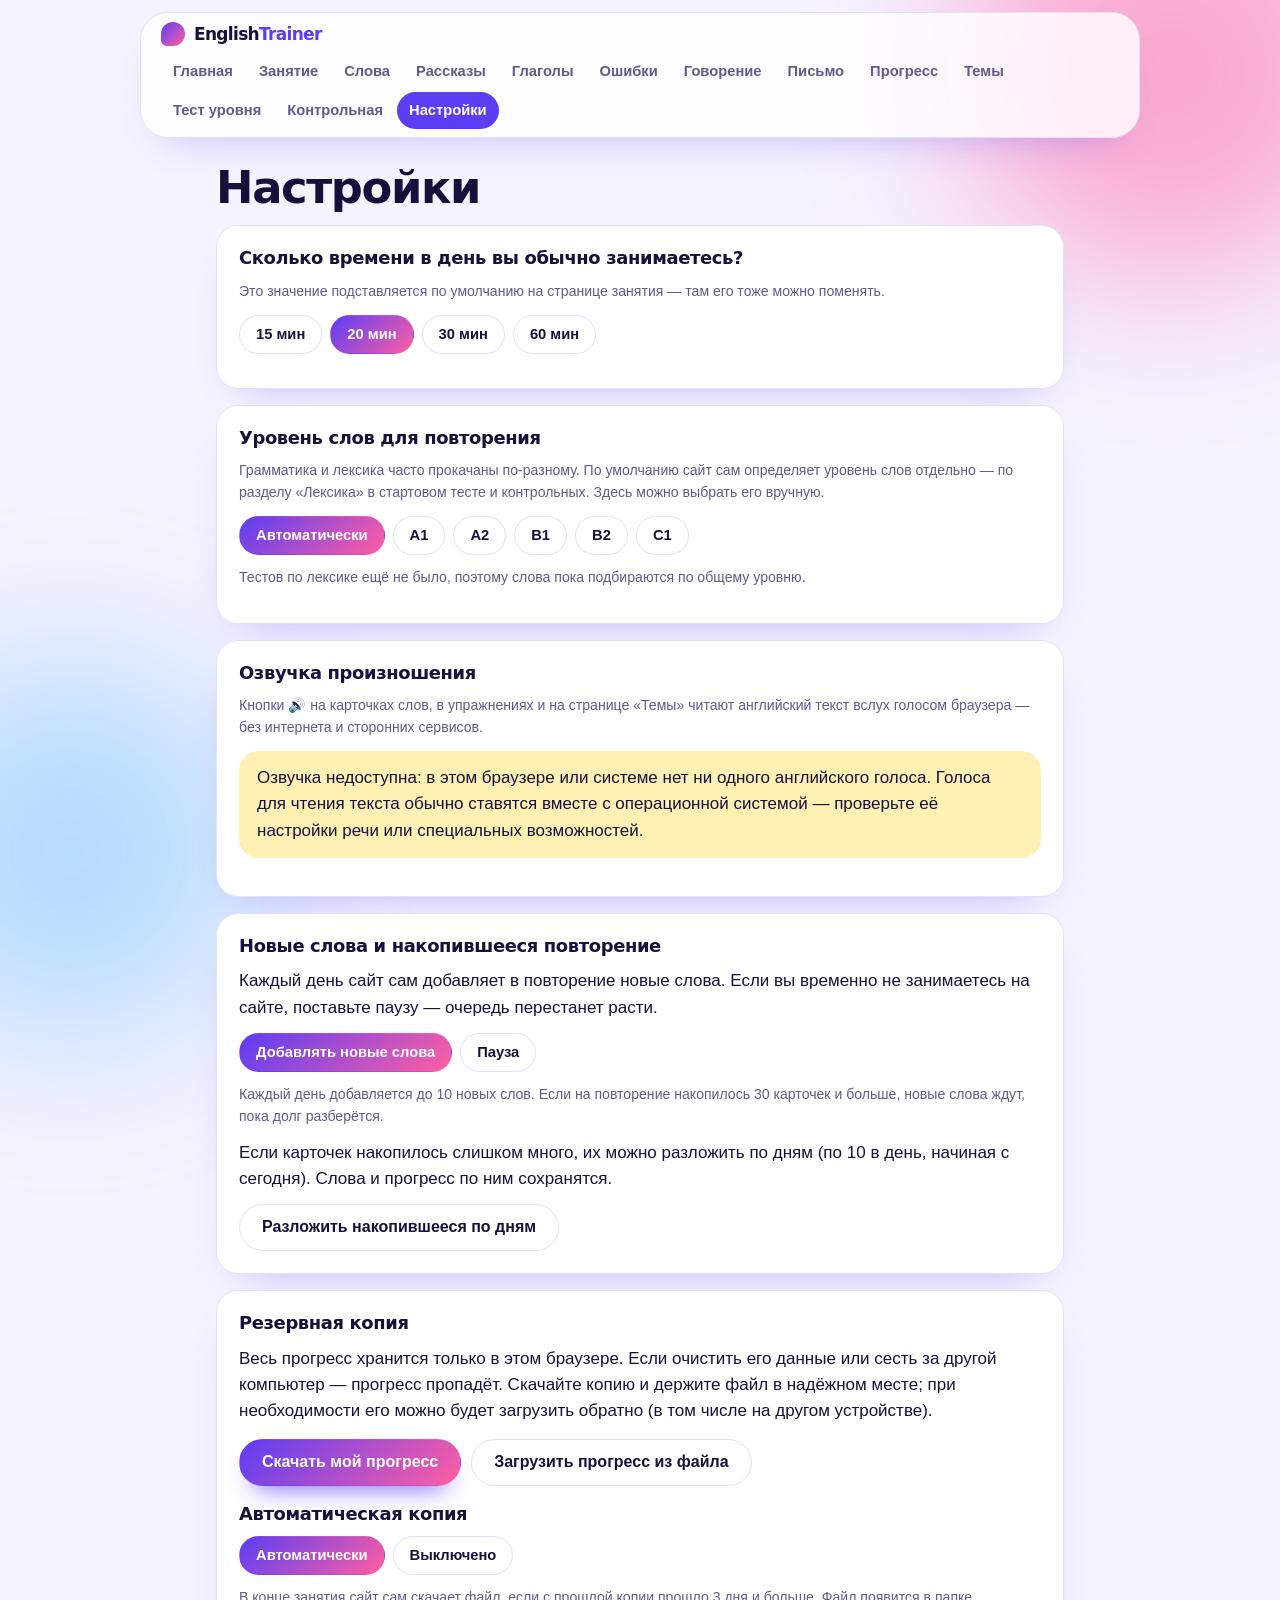
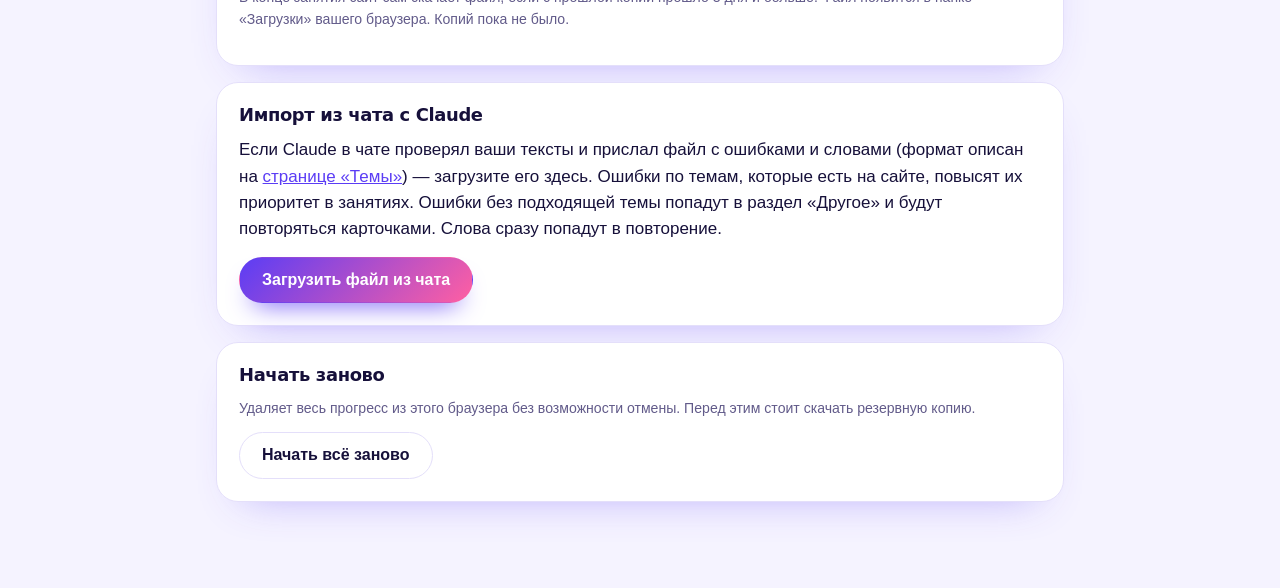
==== settings.html @ eaae275f "English Trainer: первая версия сайта Статический сайт для изучения английского без сборки, бэкенда и" ====
<!DOCTYPE html>
<html lang="ru">
<head>
  <meta charset="UTF-8">
  <meta name="viewport" content="width=device-width, initial-scale=1">
  <title>Настройки — English Trainer</title>
  <link rel="stylesheet" href="css/style.css">
</head>
<body>
  <header id="site-header"></header>

  <main>
    <h1>Настройки</h1>

    <!-- Время в день -->
    <div class="card">
      <h3>Сколько времени в день вы обычно занимаетесь?</h3>
      <p class="muted small">Это значение подставляется по умолчанию на странице занятия — там его тоже можно поменять.</p>
      <div class="chips" id="duration"></div>
    </div>

    <!-- Уровень слов -->
    <div class="card">
      <h3>Уровень слов для повторения</h3>
      <p class="muted small">
        Грамматика и лексика часто прокачаны по-разному. По умолчанию сайт сам определяет уровень слов
        отдельно — по разделу «Лексика» в стартовом тесте и контрольных. Здесь можно выбрать его вручную.
      </p>
      <div class="chips" id="vocab-level"></div>
      <p class="muted small" id="vocab-level-note"></p>
    </div>

    <!-- Озвучка -->
    <div class="card">
      <h3>Озвучка произношения</h3>
      <p class="muted small">Кнопки 🔊 на карточках слов, в упражнениях и на странице «Темы» читают
        английский текст вслух голосом браузера — без интернета и сторонних сервисов.</p>
      <div id="tts-controls">
        <p class="muted small">Акцент</p>
        <div class="chips" id="tts-accent"></div>
        <p class="muted small">Скорость</p>
        <div class="chips" id="tts-rate"></div>
      </div>
      <div id="tts-unavailable-note" class="notice warn hidden"></div>
    </div>

    <!-- Повторение слов: пауза и разгрузка -->
    <div class="card">
      <h3>Новые слова и накопившееся повторение</h3>
      <p>Каждый день сайт сам добавляет в повторение новые слова. Если вы временно не занимаетесь на сайте,
         поставьте паузу — очередь перестанет расти.</p>
      <div class="chips" id="pause-new-words"></div>
      <p class="muted small" id="pause-note"></p>
      <p>Если карточек накопилось слишком много, их можно разложить по дням (по 10 в день, начиная с
         сегодня). Слова и прогресс по ним сохранятся.</p>
      <button class="btn" id="spread-due-btn">Разложить накопившееся по дням</button>
      <div id="spread-message"></div>
    </div>

    <!-- Резервная копия -->
    <div class="card">
      <h3>Резервная копия</h3>
      <p>Весь прогресс хранится только в этом браузере. Если очистить его данные или сесть за другой
         компьютер — прогресс пропадёт. Скачайте копию и держите файл в надёжном месте; при необходимости
         его можно будет загрузить обратно (в том числе на другом устройстве).</p>
      <div class="btn-row">
        <button class="btn btn-primary" id="backup-download-btn">Скачать мой прогресс</button>
        <button class="btn" id="backup-upload-btn">Загрузить прогресс из файла</button>
        <input type="file" id="backup-file" accept="application/json,.json" class="hidden">
      </div>
      <div id="backup-message"></div>
      <h3 style="margin-top:18px">Автоматическая копия</h3>
      <div class="chips" id="auto-backup"></div>
      <p class="muted small" id="auto-backup-note"></p>
    </div>

    <!-- Импорт из чата -->
    <div class="card">
      <h3>Импорт из чата с Claude</h3>
      <p>Если Claude в чате проверял ваши тексты и прислал файл с ошибками и словами (формат описан
         на <a href="topics.html#for-claude">странице «Темы»</a>) — загрузите его здесь. Ошибки по темам,
         которые есть на сайте, повысят их приоритет в занятиях. Ошибки без подходящей темы попадут в
         раздел «Другое» и будут повторяться карточками. Слова сразу попадут в повторение.</p>
      <div class="btn-row">
        <button class="btn btn-primary" id="chat-upload-btn">Загрузить файл из чата</button>
        <input type="file" id="chat-file" accept="application/json,.json" class="hidden">
      </div>
      <div id="chat-message"></div>
    </div>

    <!-- Спорные ответы -->
    <section id="disputed-section"></section>

    <!-- Карточки «Другое» -->
    <section id="other-section"></section>

    <!-- Сброс -->
    <div class="card">
      <h3>Начать заново</h3>
      <p class="muted small">Удаляет весь прогресс из этого браузера без возможности отмены. Перед этим стоит скачать резервную копию.</p>
      <button class="btn" id="reset-btn">Начать всё заново</button>
    </div>
  </main>

  <script src="js/data.js"></script>
  <script src="data/topics.js"></script>
  <script src="data/exercises/a1.js"></script>
  <script src="data/exercises/a2.js"></script>
  <script src="data/exercises/b1.js"></script>
  <script src="data/exercises/b2.js"></script>
  <script src="data/exercises/c1.js"></script>
  <script src="data/exercises/listen-a1.js"></script>
  <script src="data/exercises/listen-a2.js"></script>
  <script src="data/exercises/listen-b1.js"></script>
  <script src="data/exercises/listen-b2.js"></script>
  <script src="data/exercises/listen-c1.js"></script>
  <script src="data/reading/texts.js"></script>
  <script src="data/stories/past.js"></script>
  <script src="data/stories/present.js"></script>
  <script src="data/stories/perfect.js"></script>
  <script src="data/stories/future.js"></script>
  <script src="data/stories/wordformation.js"></script>
  <script src="data/stories/passive.js"></script>
  <script src="data/stories/b2.js"></script>
  <script src="data/words/a1.js"></script>
  <script src="data/words/a2.js"></script>
  <script src="data/words/b1.js"></script>
  <script src="data/words/b2.js"></script>
  <script src="data/words/c1.js"></script>
  <script src="data/placement-test.js"></script>
  <script src="data/checkpoints.js"></script>
  <script src="js/storage.js"></script>
  <script src="js/rules.js"></script>
  <script src="js/common.js"></script>
  <script src="js/story.js"></script>
  <script src="js/speech.js"></script>
  <script src="js/validate.js"></script>
  <script src="js/level.js"></script>
  <script src="js/words-store.js"></script>
  <script src="js/chat-import.js"></script>
  <script src="js/pages/settings.js"></script>
</body>
</html>
---- css/style.css ----
/* =====================================================================
   style.css — все стили сайта.
   Цвета заданы переменными в :root — поменяйте их, чтобы сменить оформление.
   Тёмная тема включается сама, если она включена в системе.
   Только системные шрифты — ничего не загружается из интернета.
   ===================================================================== */

:root {
  --bg: #f5f3ff;           /* фон страницы */
  --surface: #ffffff;      /* фон карточек */
  --surface-2: #efecff;    /* фон второстепенных блоков */
  --text: #16103a;         /* основной текст */
  --muted: #625b8a;        /* второстепенный текст */
  --border: #e4dffa;
  --primary: #5b3df5;      /* главный цвет (кнопки, ссылки) */
  --primary-text: #ffffff;
  --primary-soft: #e7e1ff;
  --good: #1f9d6c;         /* правильно */
  --good-soft: #c9f5e4;
  --bad: #d6336c;          /* ошибка */
  --bad-soft: #ffdce9;
  --warn: #a8620a;
  --warn-soft: #fff0b3;
  --radius: 22px;
  --shadow: 0 20px 44px -28px rgba(91, 61, 245, 0.45);

  /* Акценты и пастельные цвета */
  --pink: #ff5fa2;
  --coral: #ff7a59;
  --lemon: #ffd84d;
  --mint: #2dd4a0;
  --sky: #58b8ff;
  --pastel-lilac: #ddd5ff;
  --pastel-pink: #ffd3e6;
  --pastel-mint: #bdf3e0;
  --pastel-sky: #cdeaff;
  --pastel-lemon: #fff0a8;
  --on-pastel: #16103a;
  --grad: linear-gradient(135deg, #5b3df5, #ff5fa2);

  /* Цвета уровней */
  --lvl-a1: #1f9d6c;
  --lvl-a2: #1c7ed6;
  --lvl-b1: #5b3df5;
  --lvl-b2: #d6336c;
  --lvl-c1: #e8590c;

  --font-display: "Segoe UI Variable Display", "Segoe UI", system-ui, -apple-system, BlinkMacSystemFont, Roboto, "Helvetica Neue", Arial, sans-serif;
}

@media (prefers-color-scheme: dark) {
  :root {
    --bg: #0d0926;
    --surface: #181240;
    --surface-2: #231b58;
    --text: #f2efff;
    --muted: #a39ccf;
    --border: #2b2360;
    --primary: #8c74ff;
    --primary-text: #0d0926;
    --primary-soft: #2e2670;
    --good: #4ad6a7;
    --good-soft: #134a3c;
    --bad: #ff8aa8;
    --bad-soft: #4d1f3a;
    --warn: #ffd84d;
    --warn-soft: #4a4116;
    --shadow: 0 20px 44px -28px rgba(0, 0, 0, 0.8);
    --pastel-lilac: #2e2670;
    --pastel-pink: #4d1f3a;
    --pastel-mint: #134a3c;
    --pastel-sky: #173b5a;
    --pastel-lemon: #4a4116;
    --on-pastel: #f2efff;
    --grad: linear-gradient(135deg, #8c74ff, #ff5fa2);
  }
}

/* ---------- Основа ---------- */

* { box-sizing: border-box; }

html { -webkit-text-size-adjust: 100%; scroll-behavior: smooth; }

body {
  margin: 0;
  background: var(--bg);
  color: var(--text);
  /* Системные шрифты — ничего не загружается из интернета */
  font-family: -apple-system, BlinkMacSystemFont, "Segoe UI", Roboto, "Helvetica Neue", Arial, sans-serif;
  font-size: 17px;
  line-height: 1.55;
  position: relative;
  overflow-x: hidden;
  -webkit-font-smoothing: antialiased;
}

/* Плавающие цветные пятна на фоне (чисто декоративные) */
body::before,
body::after {
  content: "";
  position: fixed;
  z-index: 0;
  border-radius: 50%;
  filter: blur(80px);
  pointer-events: none;
  opacity: 0.5;
  animation: drift 20s ease-in-out infinite alternate;
}
body::before { width: 420px; height: 420px; background: var(--pink); top: -140px; right: -100px; }
body::after  { width: 380px; height: 380px; background: var(--sky); bottom: -140px; left: -120px; animation-delay: -8s; opacity: 0.4; }
@keyframes drift { to { transform: translate(40px, 50px) scale(1.15); } }

#site-header, main { position: relative; z-index: 1; }

a { color: var(--primary); }

h1, h2, h3 {
  font-family: var(--font-display);
  font-weight: 800;
  line-height: 1.15;
  letter-spacing: -0.02em;
  margin: 0 0 12px;
  text-wrap: balance;
}
h1 { font-size: clamp(2rem, 5vw, 2.8rem); letter-spacing: -0.03em; }
h2 { font-size: 1.45rem; margin-top: 34px; }
h3 { font-size: 1.12rem; }
p { margin: 0 0 12px; }

main {
  max-width: 880px;
  margin: 0 auto;
  padding: 24px 16px 70px;
}

.grad {
  background: linear-gradient(100deg, var(--primary), var(--pink) 55%, var(--coral));
  -webkit-background-clip: text;
  background-clip: text;
  color: transparent;
}

/* ---------- Главный экран (index.html) ---------- */

.hero {
  display: grid;
  grid-template-columns: 1.1fr 0.9fr;
  gap: 32px;
  align-items: center;
  padding: 20px 0 8px;
}
.hero-text { min-width: 0; }
.hello {
  display: inline-flex;
  align-items: center;
  gap: 10px;
  padding: 6px 14px 6px 6px;
  border-radius: 99px;
  background: var(--surface);
  border: 1.5px solid var(--border);
  font-weight: 600;
  font-size: 0.9rem;
}
.hello b { background: var(--pastel-mint); color: var(--on-pastel); border-radius: 99px; padding: 3px 10px; font-size: 0.78rem; }
.hero h1 { font-size: clamp(2.1rem, 5.4vw, 3.6rem); margin: 18px 0 0; line-height: 1.08; }
.hero .lead { font-size: 1.1rem; color: var(--muted); max-width: 28em; margin-top: 18px; }
.hero-cta { margin-top: 26px; }

.goal {
  display: flex;
  align-items: center;
  gap: 16px;
  margin-top: 28px;
  padding: 14px 22px 14px 14px;
  border-radius: 26px;
  background: var(--surface);
  border: 1.5px solid var(--border);
  width: fit-content;
  max-width: 100%;
}
.week-goal { margin-top: 12px; padding: 14px 18px; border-radius: 22px; background: var(--surface); border: 1.5px solid var(--border); width: fit-content; max-width: 100%; }
.week-head { display: flex; justify-content: space-between; gap: 16px; align-items: baseline; margin-bottom: 10px; }
.week-dots { display: flex; gap: 6px; }
.wd { width: 38px; height: 38px; border-radius: 12px; display: grid; place-items: center; font-size: 0.78rem; font-weight: 700; background: var(--surface-2); color: var(--muted); }
.wd.on { background: var(--mint); color: #06382b; }
.wd.today { outline: 2.5px solid var(--primary); outline-offset: 2px; }
.ring { position: relative; width: 76px; height: 76px; flex: none; }
.ring svg { transform: rotate(-90deg); }
.ring circle { fill: none; stroke-width: 9; stroke-linecap: round; }
.ring .t { stroke: var(--pastel-lilac); }
.ring .p { stroke: url(#ringGrad); stroke-dasharray: 213.6; stroke-dashoffset: 213.6; transition: stroke-dashoffset 1.2s cubic-bezier(0.2, 0.8, 0.2, 1); }
.ring span { position: absolute; inset: 0; display: grid; place-items: center; font-family: var(--font-display); font-weight: 800; font-size: 1.05rem; }
.goal small { display: block; color: var(--muted); font-size: 0.82rem; }
.goal b { font-size: 1.05rem; }

/* Наклонные карточки слов, переворачиваются по клику */
.stage { position: relative; height: 420px; min-width: 0; }
.fcard {
  position: absolute; left: 50%; top: 50%;
  width: min(330px, 86%); height: 330px;
  perspective: 1200px; cursor: pointer;
  border: 0; background: none; padding: 0; text-align: left; color: inherit; font: inherit;
}
.fcard .in { position: absolute; inset: 0; transition: transform 0.7s cubic-bezier(0.3, 1.3, 0.4, 1); transform-style: preserve-3d; }
.fcard.flip .in { transform: rotateY(180deg); }
.face {
  position: absolute; inset: 0; border-radius: 32px; padding: 26px;
  backface-visibility: hidden; -webkit-backface-visibility: hidden;
  display: flex; flex-direction: column; box-shadow: var(--shadow);
  border: 1.5px solid rgba(0, 0, 0, 0.05);
}
.face.back { transform: rotateY(180deg); }
.fc1 { transform: translate(-50%, -50%) rotate(-7deg) translate(-26px, 10px); z-index: 1; animation: bob 6s ease-in-out infinite; }
.fc2 { transform: translate(-50%, -50%) rotate(5deg) translate(26px, -8px); z-index: 2; animation: bob 7s -2s ease-in-out infinite; }
.fcard:hover { z-index: 5; }
@keyframes bob { 50% { translate: 0 -12px; } }
.f-pink { background: var(--pastel-pink); color: var(--on-pastel); }
.f-mint { background: var(--pastel-mint); color: var(--on-pastel); }
.f-lilac { background: var(--pastel-lilac); color: var(--on-pastel); }
.f-ink { background: var(--primary); color: var(--primary-text); }
.face .lab { display: flex; justify-content: space-between; font-size: 0.72rem; font-weight: 700; letter-spacing: 0.1em; text-transform: uppercase; opacity: 0.7; }
.face .w { font-family: var(--font-display); font-weight: 800; font-size: clamp(1.6rem, 3.2vw, 2.1rem); margin-top: auto; letter-spacing: -0.04em; overflow-wrap: anywhere; }
.face .tr { font-family: var(--font-display); font-weight: 800; font-size: 1.5rem; margin-top: auto; overflow-wrap: anywhere; }
.face .ex { margin-top: 12px; font-size: 0.95rem; opacity: 0.85; }
.face .hint { margin-top: 16px; font-size: 0.72rem; opacity: 0.6; }
.sticker {
  position: absolute; z-index: 6; display: flex; align-items: center; gap: 10px;
  padding: 8px 16px 8px 8px; border-radius: 99px;
  background: var(--surface); border: 1.5px solid var(--border);
  font-weight: 700; font-size: 0.88rem; box-shadow: var(--shadow);
  animation: bob 5s ease-in-out infinite;
}
.sticker i { width: 32px; height: 32px; border-radius: 50%; display: grid; place-items: center; font-style: normal; }
.s1 { top: 14px; right: 0; animation-delay: -1s; }
.s1 i { background: var(--pastel-lemon); }
.s2 { bottom: 22px; left: -6px; animation-delay: -3s; }
.s2 i { background: var(--pastel-mint); }

/* ---------- Мой путь: шкала уровней (index.html) ---------- */

.eyebrow { font-size: 0.74rem; font-weight: 700; letter-spacing: 0.14em; text-transform: uppercase; color: var(--primary); }
.path-box { margin: 30px 0 20px; }
.path-head { display: flex; justify-content: space-between; align-items: flex-end; flex-wrap: wrap; gap: 8px 24px; margin-bottom: 18px; }
.path-head h2 { margin: 8px 0 0; font-size: clamp(1.5rem, 3.6vw, 2.2rem); }
.path-head p { margin: 0; max-width: 24em; font-size: 0.95rem; }
.track { background: var(--surface); border: 1.5px solid var(--border); border-radius: 32px; padding: 30px 20px; box-shadow: var(--shadow); }
.nodes { display: grid; grid-template-columns: repeat(var(--n, 5), 1fr); gap: 8px; position: relative; --fill: 0%; }
.nodes::before { content: ""; position: absolute; left: calc(50% / var(--n, 5)); right: calc(50% / var(--n, 5)); top: 29px; height: 6px; border-radius: 9px; background: var(--border); }
.nodes::after { content: ""; position: absolute; left: calc(50% / var(--n, 5)); top: 29px; height: 6px; border-radius: 9px; background: linear-gradient(90deg, var(--mint), var(--primary)); width: calc((100% - 100% / var(--n, 5)) * var(--fill-ratio, 0)); }
.node { position: relative; z-index: 1; text-align: center; display: flex; flex-direction: column; align-items: center; gap: 8px; min-width: 0; }
.node .c { width: 64px; height: 64px; border-radius: 50%; display: grid; place-items: center; font-family: var(--font-display); font-weight: 800; font-size: 1.05rem; background: var(--surface); border: 3px solid var(--border); color: var(--muted); }
.node.done .c { background: var(--mint); border-color: var(--mint); color: #06382b; }
.node.now .c { background: var(--primary); border-color: var(--primary); color: var(--primary-text); animation: pulse 2s infinite; }
@keyframes pulse { 0% { box-shadow: 0 0 0 0 color-mix(in srgb, var(--primary) 55%, transparent); } 100% { box-shadow: 0 0 0 20px transparent; } }
.node b { font-size: 0.88rem; }
.node small { color: var(--muted); font-size: 0.76rem; line-height: 1.3; }
@media (max-width: 640px) {
  .nodes { grid-template-columns: repeat(3, 1fr); row-gap: 22px; }
  .nodes::before, .nodes::after { display: none; }
  .track { padding: 24px 14px; }
}

@media (max-width: 820px) {
  .hero { grid-template-columns: 1fr; }
  .stage { height: 400px; }
}
@media (max-width: 480px) {
  .stage { height: 370px; }
  .fcard { height: 290px; }
}

:focus-visible { outline: 3px solid var(--primary); outline-offset: 3px; border-radius: 8px; }

.muted { color: var(--muted); }
.small { font-size: 0.88rem; }
.center { text-align: center; }
.hidden { display: none !important; }

/* ---------- Шапка и меню (плавающая «таблетка») ---------- */

#site-header {
  position: sticky;
  top: 0;
  z-index: 10;
  padding: 12px 12px 0;
  background: none;
  border: 0;
}

.header-inner {
  max-width: 1000px;
  margin: 0 auto;
  padding: 8px 10px 8px 20px;
  display: flex;
  align-items: center;
  flex-wrap: wrap;                /* пункты меню не помещаются в строку — переносятся, а не обрезаются */
  gap: 6px 14px;
  border-radius: 28px;
  background: color-mix(in srgb, var(--surface) 80%, transparent);
  -webkit-backdrop-filter: blur(14px);
  backdrop-filter: blur(14px);
  border: 1.5px solid var(--border);
  box-shadow: var(--shadow);
}

.logo {
  font-family: var(--font-display);
  font-weight: 800;
  letter-spacing: -0.04em;
  text-decoration: none;
  color: var(--text);
  white-space: nowrap;
  display: inline-flex;
  align-items: center;
  gap: 0;
}
.logo::before {
  content: "";
  width: 24px;
  height: 24px;
  margin-right: 9px;
  border-radius: 50% 50% 50% 6px;
  background: var(--grad);
}
.logo span { color: var(--primary); }

.nav {
  display: flex;
  flex-wrap: wrap;                /* так же переносится и само меню, если пунктов много */
  gap: 2px;
}

.nav-link {
  padding: 7px 12px;
  border-radius: 99px;
  text-decoration: none;
  color: var(--muted);
  white-space: nowrap;
  font-size: 0.92rem;
  font-weight: 600;
  transition: background 0.2s, color 0.2s;
}
.nav-link:hover { background: var(--pastel-lilac); color: var(--text); }
.nav-link.active { background: var(--primary); color: var(--primary-text); }
.nav-link.disabled { opacity: 0.45; cursor: default; }
.nav-link.disabled:hover { background: none; color: var(--muted); }

@media (max-width: 600px) {
  .header-inner { flex-direction: column; align-items: stretch; gap: 4px; padding: 10px 12px 8px; border-radius: 24px; }
  .logo { justify-content: center; }
  .nav { justify-content: center; }
}

/* ---------- Бегущая строка слов (index.html, декоративная) ---------- */

.ticker {
  overflow: hidden;
  margin: 8px -16px 28px;
  padding: 14px 0;
  background: var(--primary);
  color: var(--primary-text);
  transform: rotate(-1.2deg);
}
.ticker div {
  display: flex;
  gap: 36px;
  width: max-content;
  animation: run 40s linear infinite;
  font-family: var(--font-display);
  font-weight: 800;
  font-size: 1.15rem;
  letter-spacing: -0.02em;
  white-space: nowrap;
}
.ticker span::after { content: "✦"; margin-left: 36px; color: var(--lemon); }
@keyframes run { to { transform: translateX(-50%); } }

/* ---------- Карточки и сетки ---------- */

.card {
  background: var(--surface);
  border: 1.5px solid var(--border);
  border-radius: var(--radius);
  padding: 22px;
  margin-bottom: 16px;
  box-shadow: var(--shadow);
}

.grid {
  display: grid;
  grid-template-columns: repeat(auto-fit, minmax(160px, 1fr));
  gap: 14px;
}

.stat {
  background: var(--surface);
  border: 1.5px solid var(--border);
  border-radius: 24px;
  padding: 18px;
  color: var(--text);
  transition: transform 0.3s cubic-bezier(0.3, 1.5, 0.5, 1);
}
.stat:hover { transform: translateY(-6px) rotate(-1deg); }
.stat .value { font-family: var(--font-display); font-size: 2rem; font-weight: 800; letter-spacing: -0.03em; line-height: 1.1; }
.stat .label { color: var(--muted); font-size: 0.88rem; margin-top: 4px; }

/* Разноцветные плитки статистики */
.grid > .stat { border-color: transparent; color: var(--on-pastel); }
.grid > .stat .label { color: inherit; opacity: 0.75; }
.grid > .stat:nth-child(5n+1) { background: var(--pastel-lemon); }
.grid > .stat:nth-child(5n+2) { background: var(--pastel-sky); }
.grid > .stat:nth-child(5n+3) { background: var(--pastel-pink); }
.grid > .stat:nth-child(5n+4) { background: var(--pastel-mint); }
.grid > .stat:nth-child(5n)   { background: var(--pastel-lilac); }

/* ---------- Кнопки и поля ---------- */

.btn {
  display: inline-block;
  border: 1.5px solid var(--border);
  background: var(--surface);
  color: var(--text);
  border-radius: 999px;
  padding: 10px 22px;
  font: inherit;
  font-size: 1rem;
  font-weight: 600;
  cursor: pointer;
  text-decoration: none;
  min-height: 46px;               /* удобно нажимать пальцем */
  transition: transform 0.2s cubic-bezier(0.3, 1.6, 0.5, 1), background 0.2s, box-shadow 0.2s;
}
.btn:hover { background: var(--surface-2); transform: translateY(-2px); }
.btn:active { transform: translateY(0) scale(0.98); }
.btn:disabled { opacity: 0.5; cursor: default; transform: none; }
.btn-primary {
  background: var(--grad);
  border-color: transparent;
  color: #fff;
  font-weight: 700;
  box-shadow: 0 14px 26px -14px var(--primary);
}
.btn-primary:hover { background: var(--grad); filter: brightness(1.08); transform: translateY(-3px) scale(1.02); }
.btn-row { display: flex; flex-wrap: wrap; gap: 10px; margin-top: 14px; }

input[type="text"], input[type="search"], textarea, select {
  font: inherit;
  color: var(--text);
  background: var(--surface);
  border: 1.5px solid var(--border);
  border-radius: 16px;
  padding: 11px 14px;
  width: 100%;
  transition: border-color 0.2s, box-shadow 0.2s;
}
input:focus, textarea:focus, select:focus, .btn:focus-visible {
  outline: none;
  border-color: var(--primary);
  box-shadow: 0 0 0 4px color-mix(in srgb, var(--primary) 25%, transparent);
}

/* ---------- Значки уровней и статусов ---------- */

.badge {
  display: inline-block;
  padding: 2px 10px;
  border-radius: 999px;
  font-size: 0.78rem;
  font-weight: 800;
  color: #fff;
  vertical-align: middle;
}
.badge.A1 { background: var(--lvl-a1); }
.badge.A2 { background: var(--lvl-a2); }
.badge.B1 { background: var(--lvl-b1); }
.badge.B2 { background: var(--lvl-b2); }
.badge.C1 { background: var(--lvl-c1); }
.badge.soft { background: var(--surface-2); color: var(--muted); font-weight: 600; }

/* ---------- Кнопки-фильтры ---------- */

.chips { display: flex; flex-wrap: wrap; gap: 8px; margin: 12px 0; }
.chip {
  border: 1.5px solid var(--border);
  background: var(--surface);
  color: var(--text);
  border-radius: 999px;
  padding: 7px 16px;
  font: inherit;
  font-size: 0.92rem;
  font-weight: 600;
  cursor: pointer;
  transition: transform 0.2s cubic-bezier(0.3, 1.8, 0.5, 1), background 0.2s;
}
.chip:hover { transform: translateY(-2px); background: var(--pastel-lilac); }
.chip.active { background: var(--grad); border-color: transparent; color: #fff; }

/* ---------- Список тем (раскрывающиеся блоки) ---------- */

details.topic {
  background: var(--surface);
  border: 1.5px solid var(--border);
  border-radius: 22px;
  margin-bottom: 10px;
  transition: border-color 0.2s;
}
details.topic:hover { border-color: var(--primary); }
details.topic summary {
  padding: 16px 20px;
  cursor: pointer;
  list-style: none;
  display: flex;
  gap: 10px;
  align-items: baseline;
  flex-wrap: wrap;
}
details.topic summary::-webkit-details-marker { display: none; }
details.topic summary::before { content: "▸"; color: var(--primary); transition: transform 0.2s; display: inline-block; }
details.topic[open] summary::before { content: "▾"; }
details.topic .topic-title { font-weight: 700; }
details.topic .topic-body { padding: 0 20px 18px; }
details.topic .topic-id { font-family: Consolas, "Courier New", monospace; font-size: 0.85rem; color: var(--muted); }

.examples { list-style: none; padding: 0; margin: 12px 0 0; }
.examples li {
  padding: 10px 14px;
  background: var(--surface-2);
  border-radius: 14px;
  margin-bottom: 6px;
}
.examples .ru { color: var(--muted); font-size: 0.92rem; display: block; }

/* ---------- Сообщения ---------- */

.notice {
  padding: 14px 18px;
  border-radius: 20px;
  background: var(--primary-soft);
  color: var(--text);
  margin-bottom: 16px;
}
.notice.warn { background: var(--warn-soft); }
.notice.good { background: var(--good-soft); }
.notice.bad  { background: var(--bad-soft); }
.notice a { font-weight: 700; }

.data-errors {
  background: var(--bad-soft);
  color: var(--bad);
  border: 1.5px solid var(--bad);
  border-radius: 20px;
  padding: 14px 18px;
  margin-bottom: 16px;
  font-size: 0.9rem;
}
.data-errors ul { margin: 6px 0 0; padding-left: 20px; }

/* ---------- Блок кода / текста для копирования ---------- */

pre.copy-block {
  background: var(--surface-2);
  border: 1.5px solid var(--border);
  border-radius: 18px;
  padding: 14px;
  font-family: Consolas, "Courier New", monospace;
  font-size: 0.82rem;
  white-space: pre-wrap;
  word-break: break-word;
  max-height: 360px;
  overflow: auto;
  margin: 8px 0 0;
}

/* ---------- Формы ---------- */

.form label {
  display: block;
  margin-bottom: 10px;
  font-size: 0.92rem;
  color: var(--muted);
}
.form label input { margin-top: 4px; }
textarea { resize: vertical; font-size: 0.95rem; }
#add-message .notice, #list-message .notice { margin: 12px 0 0; }
#list-message ul { margin: 4px 0 0; padding-left: 20px; }
#list-message p { margin: 0 0 6px; }

/* ---------- Список слов ---------- */

.word-row {
  display: flex;
  align-items: flex-start;
  gap: 10px;
  background: var(--surface);
  border: 1.5px solid var(--border);
  border-radius: 18px;
  padding: 12px 16px;
  margin-top: 10px;
  transition: transform 0.2s, border-color 0.2s;
}
.word-row:hover { transform: translateX(4px); border-color: var(--primary); }
.word-main { flex: 1; min-width: 0; overflow-wrap: anywhere; }

.btn-small { min-height: 36px; padding: 4px 14px; font-size: 0.9rem; }

/* ---------- Тест: вопрос и варианты ---------- */

.test-top { display: flex; justify-content: space-between; align-items: baseline; gap: 8px; }

.progress-bar {
  height: 10px;
  background: var(--surface-2);
  border-radius: 999px;
  overflow: hidden;
  margin: 8px 0 18px;
}
.progress-bar > div { height: 100%; background: var(--grad); border-radius: 999px; width: 0; transition: width 0.4s cubic-bezier(0.2, 0.8, 0.2, 1); }

.question { font-size: 1.2rem; font-weight: 500; margin-bottom: 18px; }

/* Пропуск ___ в задании */
.blank {
  display: inline-block;
  min-width: 3.5em;
  border-bottom: 3px solid var(--pink);
  margin: 0 2px;
}

.options { display: grid; gap: 10px; }
.option-row { display: flex; align-items: center; gap: 6px; }
.option-row .option { flex: 1; }
.option {
  display: flex;
  align-items: center;
  gap: 12px;
  width: 100%;
  text-align: left;
  font: inherit;
  color: var(--text);
  background: var(--surface);
  border: 2px solid var(--border);
  border-radius: 18px;
  padding: 13px 16px;
  cursor: pointer;
  min-height: 52px;
  transition: transform 0.2s cubic-bezier(0.3, 1.6, 0.5, 1), border-color 0.2s, background 0.2s;
}
.option:hover { border-color: var(--primary); transform: translateX(4px); }
.option.selected { border-color: var(--primary); background: var(--primary-soft); }
.option-key {
  flex: none;
  width: 28px;
  height: 28px;
  border-radius: 10px;
  background: var(--surface-2);
  color: var(--muted);
  font-size: 0.82rem;
  font-weight: 700;
  display: inline-flex;
  align-items: center;
  justify-content: center;
}
.option.selected .option-key { background: var(--primary); color: var(--primary-text); }

.passage { background: var(--pastel-sky); color: var(--on-pastel); border-color: transparent; box-shadow: none; }
.passage p:last-child { margin-bottom: 0; }

/* ---------- Результат теста ---------- */

.level-hero { display: flex; gap: 20px; align-items: center; }
.level-hero h2 { margin: 0 0 6px; }
.level-big {
  flex: none;
  font-family: var(--font-display);
  font-size: 2.2rem;
  padding: 20px 24px;
  border-radius: 26px;
}
@media (max-width: 480px) {
  .level-hero { flex-direction: column; align-items: flex-start; }
}

.bar-row { display: flex; align-items: center; gap: 10px; margin-bottom: 12px; }
.bar { flex: 1; height: 12px; background: var(--surface-2); border-radius: 999px; overflow: hidden; }
.bar-fill { height: 100%; border-radius: 999px; transition: width 0.8s cubic-bezier(0.2, 0.8, 0.2, 1); }
.bar-fill.good { background: linear-gradient(90deg, var(--mint), var(--good)); }
.bar-fill.mid { background: linear-gradient(90deg, var(--lemon), var(--coral)); }
.bar-fill.low { background: linear-gradient(90deg, var(--pink), var(--bad)); }
.bar-value { width: 72px; text-align: right; font-size: 0.9rem; color: var(--muted); }

.topic-links { display: flex; flex-wrap: wrap; gap: 10px; }
.topic-link {
  background: var(--surface);
  border: 1.5px solid var(--border);
  border-radius: 99px;
  padding: 8px 16px;
  text-decoration: none;
  color: var(--text);
  font-size: 0.95rem;
  font-weight: 600;
  transition: transform 0.2s cubic-bezier(0.3, 1.8, 0.5, 1), border-color 0.2s;
}
.topic-link:hover { border-color: var(--primary); transform: translateY(-3px) rotate(-1deg); }

.mistake { border-top: 1.5px dashed var(--border); padding-top: 14px; margin-top: 14px; }
.mistake:first-child { border-top: none; margin-top: 0; padding-top: 0; }
.mistake .question { font-size: 1rem; margin-bottom: 6px; }
.mistake p { margin-bottom: 4px; }
.wrong { color: var(--bad); font-weight: 600; text-decoration: line-through; }
.right { color: var(--good); font-weight: 600; }

/* ---------- Занятие ---------- */

.ex-prompt { margin-bottom: 4px; }
.answer-input { font-size: 1.1rem; }
.feedback .notice { margin: 14px 0 0; }

.option.correct { border-color: var(--good); background: var(--good-soft); }
.option.correct .option-key { background: var(--good); color: #fff; }
.option.incorrect { border-color: var(--bad); background: var(--bad-soft); }
.option.incorrect .option-key { background: var(--bad); color: #fff; }
.option:disabled { cursor: default; color: var(--text); transform: none; }

details.rule { margin-bottom: 14px; }
details.rule[open] { background: var(--primary-soft); border-color: transparent; }

.topic-result {
  display: flex;
  align-items: center;
  flex-wrap: wrap;
  gap: 8px 12px;
  padding: 10px 0;
  border-bottom: 1.5px dashed var(--border);
}
.topic-result:last-child { border-bottom: none; }
.topic-result a { flex: 1; min-width: 180px; color: var(--text); text-decoration: none; font-weight: 600; }
.trend { font-size: 0.85rem; font-weight: 700; }
.trend.up { color: var(--good); }
.trend.down { color: var(--bad); }

/* ---------- Повторение слов (карточки SM-2) ---------- */

.srs-direction { margin-bottom: 4px; }
.srs-front {
  font-family: var(--font-display);
  font-size: 1.9rem;
  font-weight: 800;
  letter-spacing: -0.03em;
  margin-bottom: 10px;
}
.srs-example { font-style: italic; margin-bottom: 16px; }
.srs-back { margin-top: 4px; }
.srs-back-text { font-family: var(--font-display); font-weight: 800; font-size: 1.4rem; color: var(--primary); margin-bottom: 12px; }

.srs-grade .grade-btn { flex: 1; min-width: 80px; }
.grade-btn.bad { border-color: var(--bad); color: var(--bad); }
.grade-btn.bad:hover { background: var(--bad-soft); }
.grade-btn.good { border-color: var(--good); color: var(--good); }
.grade-btn.good:hover { background: var(--good-soft); }

/* ---------- График уровня (progress.html) ---------- */

.level-chart { width: 100%; height: auto; display: block; }
.chart-grid { stroke: var(--border); stroke-width: 1; stroke-dasharray: 3 4; }
.chart-line { stroke: var(--primary); stroke-width: 3; stroke-linecap: round; stroke-linejoin: round; }
.chart-dot { fill: var(--pink); stroke: var(--surface); stroke-width: 2; }
.chart-axis { fill: var(--muted); font-size: 9px; }
.chart-date { fill: var(--muted); font-size: 9px; }

/* ---------- Страница прогресса: карточка уровня, темы ---------- */

.level-hero .badge.small-badge { font-size: 1rem; padding: 4px 14px; }
.topics-breakdown { display: flex; flex-wrap: wrap; gap: 8px; margin: 10px 0 4px; }
.topics-breakdown .chip { cursor: default; }
.topics-breakdown .chip:hover { transform: none; background: var(--surface); }

.checkpoint-row {
  display: flex;
  align-items: center;
  flex-wrap: wrap;
  gap: 6px 12px;
  padding: 10px 0;
  border-bottom: 1.5px dashed var(--border);
}
.checkpoint-row:last-child { border-bottom: none; }

/* ---------- Карточка «Другое» (ошибка из чата) ---------- */

/* На весь передний план карточки текст крупный — перечёркивание и жирность
   тут были бы слишком тяжёлыми, оставляем только цвет */
.srs-front.wrong { color: var(--bad); text-decoration: none; font-weight: 800; }
.srs-back-text.right { font-size: 1.25rem; }

/* ---------- Кнопка «Уже знаю» на карточке слова ---------- */
.known-btn { color: var(--muted); }
.known-btn:hover { color: var(--text); }

/* ---------- Озвучка (🔊, js/speech.js) ---------- */
.speak-btn {
  display: inline-flex;
  align-items: center;
  justify-content: center;
  width: 32px;
  height: 32px;
  margin-left: 4px;
  border: none;
  background: var(--pastel-lilac);
  color: var(--text);
  font-size: 1rem;
  line-height: 1;
  cursor: pointer;
  border-radius: 999px;
  vertical-align: middle;
  transition: transform 0.2s cubic-bezier(0.3, 1.8, 0.5, 1), background 0.2s;
}
.speak-btn:hover { background: var(--pastel-pink); transform: scale(1.12) rotate(-6deg); }

/* Нет синтеза речи или английского голоса в браузере — прячем всё, что его использует */
.tts-unavailable .speak-btn,
.tts-unavailable #listen-box {
  display: none;
}

/* ---------- Мини-рассказы с рамкой глаголов (js/story.js) ---------- */
.story-title { margin-bottom: 8px; }
.story-box {
  display: flex;
  flex-wrap: wrap;
  gap: 8px;
  padding: 14px;
  margin: 12px 0 16px;
  border: 2.5px dashed var(--primary);
  border-radius: 22px;
  background: var(--pastel-lilac);
}
.story-verb {
  padding: 5px 14px;
  border-radius: 999px;
  border: 1.5px solid var(--border);
  background: var(--surface);
  color: var(--text);
  font-weight: 700;
  transition: opacity 0.2s;
}
.story-verb.used { opacity: 0.4; text-decoration: line-through; }
.story-verb.dup { opacity: 1; border-color: var(--bad); background: var(--bad-soft); text-decoration: none; }
.story-text p { line-height: 2.4; margin-bottom: 14px; }
.gap { display: inline-block; white-space: nowrap; margin: 0 2px; }
.gap-n {
  display: inline-block;
  min-width: 1.6em;
  text-align: center;
  font-size: 0.8rem;
  font-weight: 800;
  color: var(--pink);
}
input[type="text"].gap-input {
  display: inline-block;
  width: 9ch;
  min-width: 7ch;
  padding: 2px 10px;
  font-size: 1rem;
  border-radius: 12px;
}
input[type="text"].gap-input.dup { border-color: var(--bad); background: var(--bad-soft); }
.gap.correct input[type="text"].gap-input { border-color: var(--good); background: var(--good-soft); }
.gap.incorrect input[type="text"].gap-input { border-color: var(--bad); background: var(--bad-soft); }
.story-warn .notice { margin: 0 0 12px; }
.story-review { margin: 12px 0; }
.story-gap-result { padding: 10px 0; border-bottom: 1.5px dashed var(--border); }
.story-gap-result .dispute-btn { margin-top: 6px; }
.story-list-item h3 { margin-bottom: 4px; }


/* ---------- Неправильные глаголы (verbs.html, js/pages/verbs.js) ---------- */
.verbs-controls .verbs-label { margin: 12px 0 0; }
.verbs-controls .chips { margin: 6px 0 0; }
.verbs-controls select { margin-top: 6px; }
.verbs-list { padding: 0; overflow: hidden; }
.verb-head, .verb-row {
  display: grid;
  grid-template-columns: repeat(3, minmax(0, 1fr)) minmax(0, 1.3fr);
  gap: 4px 12px;
  padding: 12px 18px;
}
.verb-head { font-size: 0.8rem; color: var(--muted); background: var(--surface-2); font-weight: 700; }
.verb-row { border-top: 1.5px solid var(--border); align-items: start; transition: background 0.2s; }
.verb-row:hover { background: var(--surface-2); }
.vcell { display: flex; flex-wrap: wrap; align-items: center; gap: 2px 6px; min-width: 0; overflow-wrap: anywhere; }
.vlabel { display: none; width: 100%; font-size: 0.7rem; color: var(--muted); text-transform: uppercase; letter-spacing: 0.06em; }
.vform { display: inline-flex; align-items: center; gap: 2px; font-size: 1.05rem; font-weight: 600; }
.vsep { color: var(--muted); }
.vmeta { grid-column: 1 / -1; display: flex; flex-wrap: wrap; align-items: center; gap: 4px 8px; }
.cell-hidden {
  border: 1.5px dashed var(--border);
  background: var(--surface-2);
  color: var(--muted);
  border-radius: 12px;
  padding: 4px 12px;
  font: inherit;
  cursor: pointer;
  transition: border-color 0.2s, background 0.2s;
}
.cell-hidden:hover { border-color: var(--primary); background: var(--pastel-lilac); color: var(--text); }
@media (max-width: 600px) {
  .verb-head { display: none; }
  .verb-row { grid-template-columns: repeat(3, minmax(0, 1fr)); padding: 12px; }
  .vlabel { display: block; }
  .vform { font-size: 0.98rem; }
  .vru { grid-column: 1 / -1; }
}

/* ---------- Неправильные глаголы: счётчик, вкладки, тренировка ---------- */
.verbs-stats { margin: -4px 0 8px; font-size: 1.05rem; }
.verbs-tabs { margin: 0 0 16px; }
.vq-verb { font-family: var(--font-display); font-weight: 800; font-size: 1.6rem; margin: 4px 0 14px; }
.vq-verb .speak-btn { vertical-align: middle; }
.vq-inputs { display: grid; grid-template-columns: repeat(auto-fit, minmax(150px, 1fr)); gap: 12px; margin-bottom: 14px; }
.vq-field { display: flex; flex-direction: column; gap: 4px; min-width: 0; }
.vq-wrong { color: var(--bad); font-weight: 700; text-decoration: underline wavy; }
.vq-answer { margin: 12px 0 4px; }
.vq-forms { display: flex; flex-wrap: wrap; align-items: center; gap: 4px 8px; font-size: 1.15rem; }

@media (prefers-reduced-motion: reduce) {
  *, *::before, *::after { animation: none !important; transition: none !important; }
}

/* ---------- Слова из текста для чтения (lesson.html) ---------- */
.rd-word { cursor: pointer; border-radius: 3px; transition: background 0.15s; }
.rd-word:hover, .rd-word:focus-visible { background: color-mix(in srgb, var(--primary) 20%, transparent); }
.rd-word.sel { background: var(--pastel-lemon); box-shadow: 0 1px 0 var(--primary); }
.word-add { margin-top: 12px; padding: 12px 16px; border-radius: 18px; background: var(--surface); color: var(--text); border: 1.5px solid var(--border); }
.word-add .btn-row { margin-top: 8px; }

/* ---------- Динамика на странице «Прогресс» ---------- */
.stat .trend { font-size: 0.75rem; letter-spacing: 0; vertical-align: middle; }
.day-bars { display: grid; grid-template-columns: repeat(14, 1fr); gap: 6px; align-items: end; height: 150px; margin-top: 10px; }
.day-bar { display: flex; flex-direction: column; justify-content: flex-end; align-items: center; height: 100%; min-width: 0; gap: 4px; }
.day-bar i { width: 100%; max-width: 34px; border-radius: 8px 8px 4px 4px; background: var(--pastel-lilac); display: block; }
.day-bar.today i { background: var(--grad); }
.day-val { font-size: 0.7rem; color: var(--muted); min-height: 1em; }
.day-lbl { font-size: 0.7rem; color: var(--muted); }
.day-bar.today .day-lbl { color: var(--primary); font-weight: 700; }

/* ---------- Диалог на слух (lesson.html) ---------- */
.dlg .dlg-text { margin-top: 12px; padding-top: 12px; border-top: 1.5px dashed rgba(0, 0, 0, 0.15); }
.dlg .dlg-text p { margin-bottom: 8px; }
.tts-unavailable .dlg [data-dlg-action] { display: none; }

/* ---------- Говорение (speaking.html) ---------- */
.sp-playback { margin: 10px 0; }
.sp-playback audio { width: 100%; max-width: 420px; }
.rec-btn.recording { background: var(--bad); border-color: var(--bad); color: #fff; animation: sp-pulse 1.2s ease-in-out infinite; }
.sp-blur { filter: blur(8px); user-select: none; }
@keyframes sp-pulse { 50% { opacity: 0.7; } }
@media (prefers-reduced-motion: reduce) { .rec-btn.recording { animation: none; } }

/* ---------- Письмо (writing.html) ---------- */
.wr-task { display: block; text-decoration: none; color: inherit; }
.wr-task:hover { border-color: var(--primary); }
.wr-steps { margin: 6px 0 0; padding-left: 20px; }
.wr-phrases { display: flex; flex-wrap: wrap; gap: 8px; }
.wr-phrase { display: flex; flex-direction: column; align-items: flex-start; text-align: left; font: inherit; color: var(--text);
  background: var(--primary-soft); border: 1px solid var(--border); border-radius: 14px; padding: 8px 12px; cursor: pointer; }
.wr-phrase:hover { border-color: var(--primary); }
#wr-text { width: 100%; box-sizing: border-box; margin: 6px 0; }
.wr-checks { list-style: none; margin: 0 0 10px; padding: 0; }
.wr-checks li { padding: 2px 0; color: var(--muted); }
.wr-checks li.ok { color: var(--good); }
.wr-pitfalls li { margin: 4px 0; color: var(--warn); }
.grade-btn.suggested { outline: 3px solid var(--primary); outline-offset: 2px; }
.sp-recog-result { margin: 8px 0; }
.sp-recog-result .notice p { margin: 4px 0; }
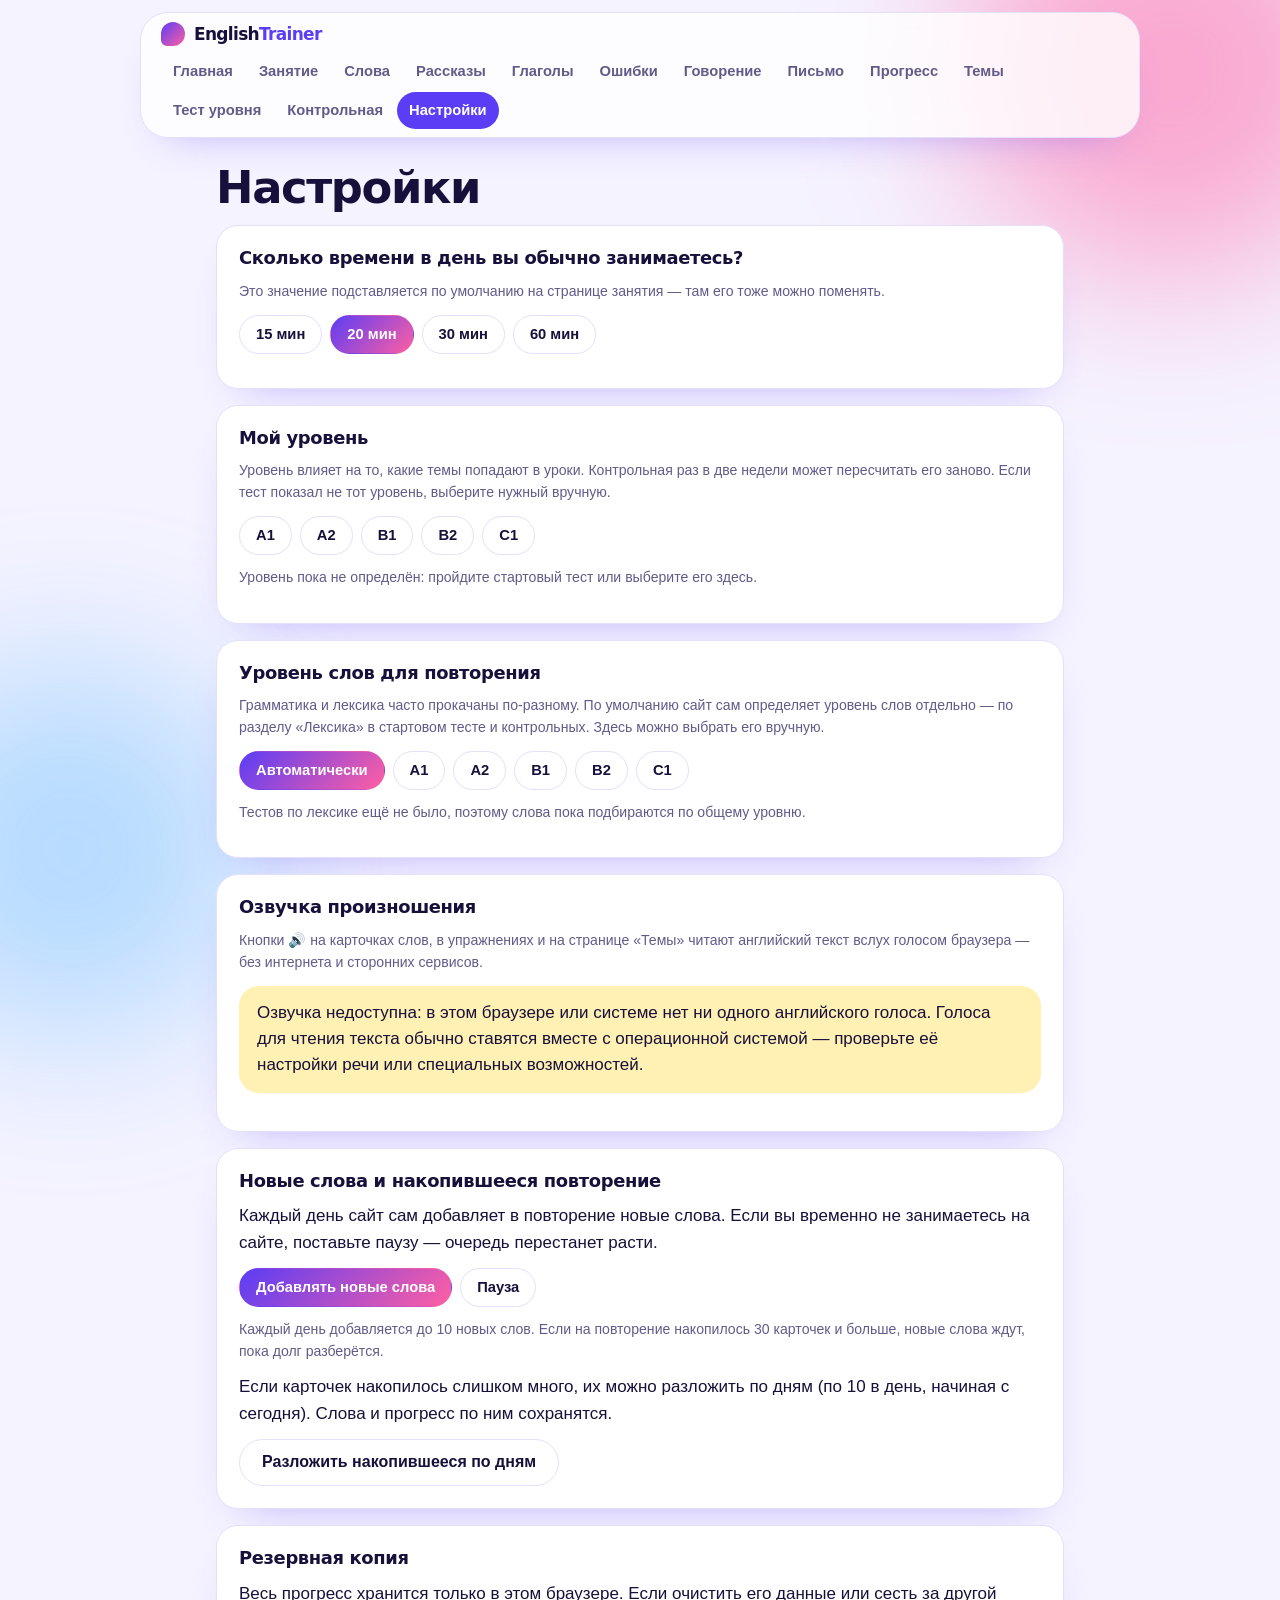
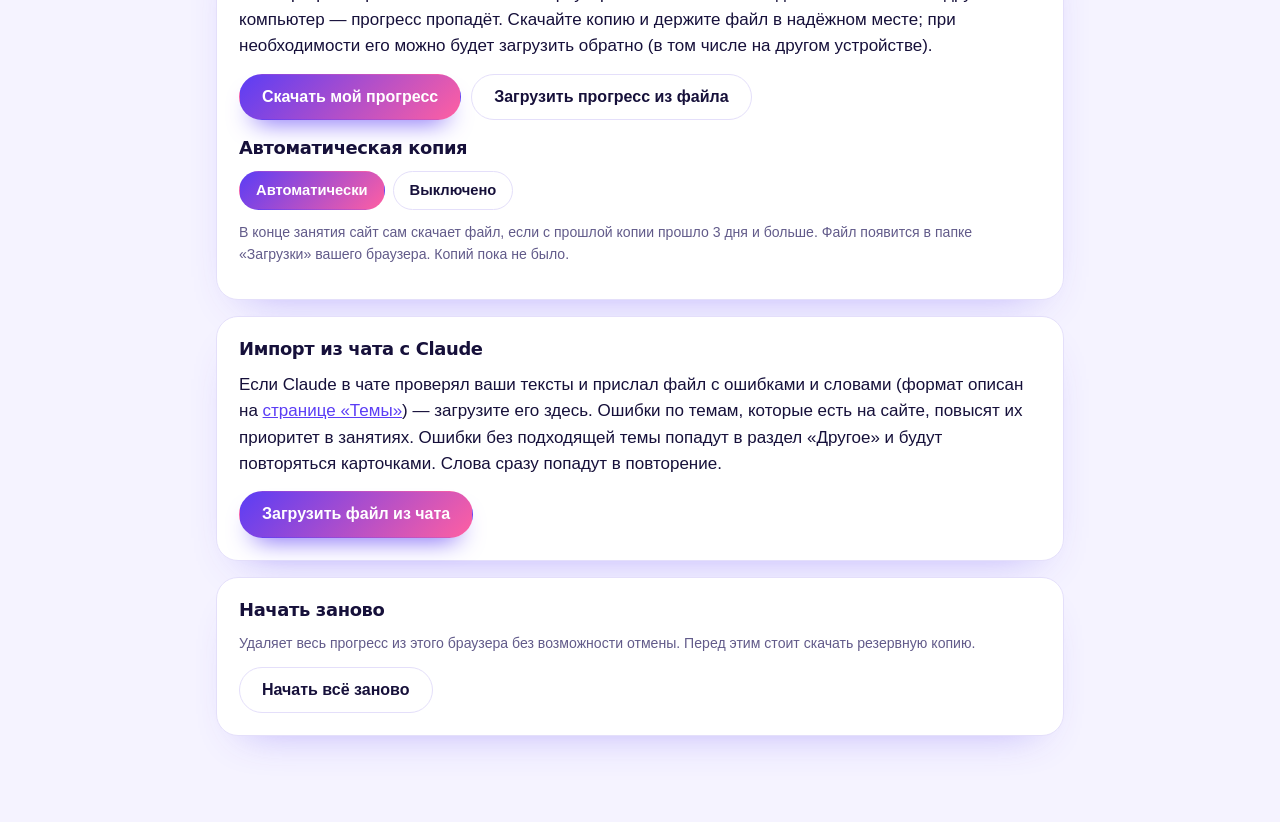
==== commit 85d8c3e5: "Повторный стартовый тест: свежие вопросы, мягкие приоритеты, ручной выбор уровня - При повторе тест " ====
--- a/settings.html
+++ b/settings.html
@@ -17,6 +17,17 @@
       <h3>Сколько времени в день вы обычно занимаетесь?</h3>
       <p class="muted small">Это значение подставляется по умолчанию на странице занятия — там его тоже можно поменять.</p>
       <div class="chips" id="duration"></div>
+    </div>
+
+    <!-- Общий уровень -->
+    <div class="card">
+      <h3>Мой уровень</h3>
+      <p class="muted small">
+        Уровень влияет на то, какие темы попадают в уроки. Контрольная раз в две недели может пересчитать его
+        заново. Если тест показал не тот уровень, выберите нужный вручную.
+      </p>
+      <div class="chips" id="my-level"></div>
+      <p class="muted small" id="my-level-note"></p>
     </div>
 
     <!-- Уровень слов -->
--- a/css/style.css
+++ b/css/style.css
@@ -347,9 +347,25 @@
 .nav-link.disabled:hover { background: none; color: var(--muted); }
 
 @media (max-width: 600px) {
-  .header-inner { flex-direction: column; align-items: stretch; gap: 4px; padding: 10px 12px 8px; border-radius: 24px; }
+  /* nowrap обязателен: в колонке с wrap ширина строки считается по содержимому (меню в одну строку
+     дало бы 1157px) и страница расползалась бы шире экрана. */
+  .header-inner { flex-direction: column; flex-wrap: nowrap; align-items: stretch; gap: 2px; padding: 8px 8px 6px; border-radius: 24px; min-width: 0; }
+  .nav { min-width: 0; }
   .logo { justify-content: center; }
-  .nav { justify-content: center; }
+  /* Пунктов меню много (13), поэтому на телефоне это одна строка с горизонтальной прокруткой:
+     шапка остаётся невысокой, а не съедает четверть экрана. Край затухает, как подсказка «есть ещё». */
+  .nav {
+    flex-wrap: nowrap;
+    justify-content: flex-start;
+    overflow-x: auto;
+    -webkit-overflow-scrolling: touch;
+    scrollbar-width: none;
+    padding: 2px 14px 2px 2px;
+    -webkit-mask-image: linear-gradient(90deg, #000 calc(100% - 28px), transparent);
+    mask-image: linear-gradient(90deg, #000 calc(100% - 28px), transparent);
+  }
+  .nav::-webkit-scrollbar { display: none; }
+  .nav-link { flex: 0 0 auto; }
 }
 
 /* ---------- Бегущая строка слов (index.html, декоративная) ---------- */
